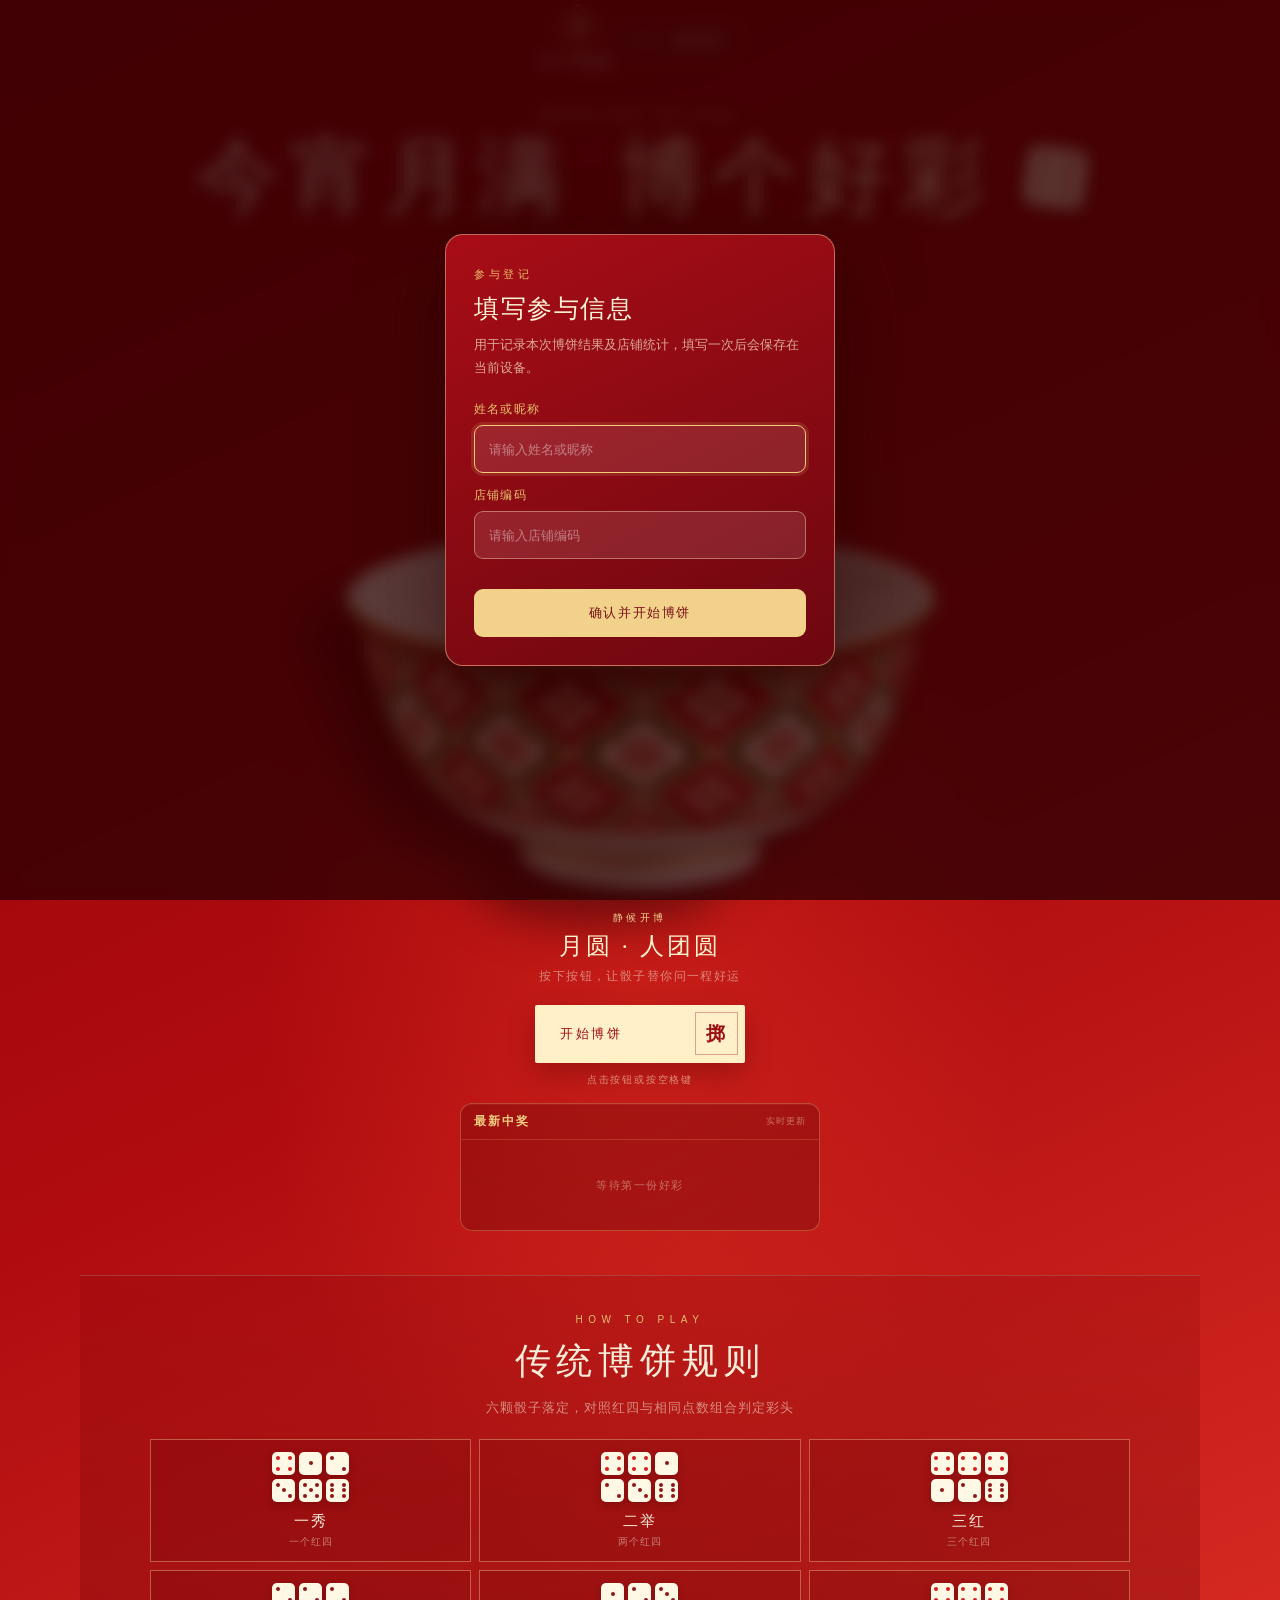
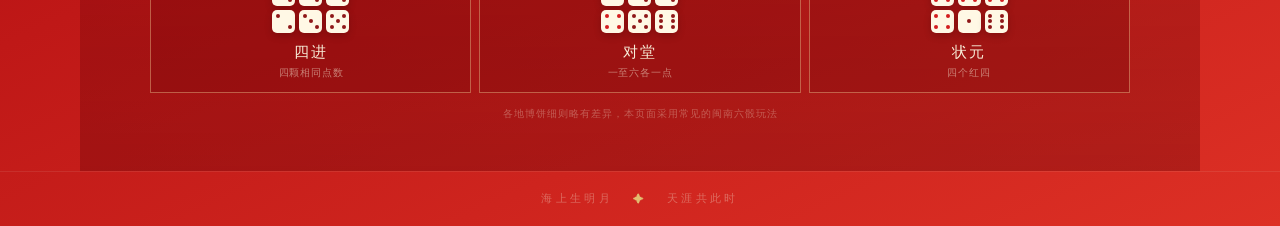
==== index.html @ a5e45847 "Add shop code to participant registration and results" ====
<!doctype html>
<html lang="zh-CN">
<head>
  <meta charset="UTF-8">
  <meta name="viewport" content="width=device-width,initial-scale=1,viewport-fit=cover">
  <meta name="theme-color" content="#681817">
  <meta name="description" content="六颗骰子落玉盘，来博一个中秋好彩头。">
  <title>月下博饼｜中秋好运一掷</title>
  <link rel="preload" href="./dice-flip-trimmed.mp3?v=20260916-18" as="audio" type="audio/mpeg">
  <link rel="stylesheet" href="./styles.css?v=20260917-21">
</head>
<body>
<main>
  <header class="topbar"><div class="brand"><span>博</span><strong>月下博饼</strong></div><button class="user-chip" id="user-chip" type="button"><span>参与者</span><strong id="user-name">填写昵称</strong></button></header>
  <section class="hero">
    <div class="intro"><p class="eyebrow">MOONLIGHT BO BING</p><h1><span>今宵月满</span><em>博个好彩</em><i class="title-die" aria-label="六点骰子"><b></b><b></b><b></b><b></b><b></b><b></b></i></h1><p class="lede">六子落玉盘，一掷定好彩。<br>点击按钮，听一场属于中秋的清脆回响。</p><div class="legend"><span>闽南中秋传统民俗</span><i></i><span>六骰雅玩</span></div></div>
    <div aria-hidden="true" class="game-spacer" style="height:140px;flex:0 0 140px"></div>
    <div class="game" id="game" aria-live="polite">
      <div class="moon" id="moon"></div>
      <div class="bowl-wrap"><img class="bowl-image bowl-front" src="./bobing-bowl-transparent.webp?v=20260916-5" alt="红色花纹博饼瓷碗"><img class="bowl-image bowl-top" src="./bobing-bowl-top-transparent.webp?v=20260916-5" alt="俯视红色花纹博饼瓷碗"><div class="dice-stage" id="dice-stage"></div></div>
      <div class="result" id="result"><span>静候开博</span><strong>月圆 · 人团圆</strong><p>按下按钮，让骰子替你问一程好运</p></div>
      <button id="roll" class="roll-btn"><span>开始博饼</span><b>掷</b></button><small>点击按钮或按空格键</small>
      <section class="winner-board" aria-label="最新中奖记录">
        <header><strong>最新中奖</strong><span>实时更新</span></header>
        <div class="winner-window"><div class="winner-list" id="winner-list"><p class="winner-empty">等待第一份好彩</p></div></div>
      </section>
    </div>
  </section>
  <section class="rules" aria-labelledby="rules-title">
    <div class="rules-head"><p>HOW TO PLAY</p><h2 id="rules-title">传统博饼规则</h2><span>六颗骰子落定，对照红四与相同点数组合判定彩头</span></div>
    <div class="rule-grid" id="rule-grid"></div>
    <p class="rules-note">各地博饼细则略有差异，本页面采用常见的闽南六骰玩法</p>
  </section>
  <footer><span>海上生明月</span><i>✦</i><span>天涯共此时</span></footer>
</main>
<div class="name-modal" id="name-modal" role="dialog" aria-modal="true" aria-labelledby="name-title">
  <form class="name-card" id="name-form">
    <span class="name-kicker">参与登记</span>
    <h2 id="name-title">填写参与信息</h2>
    <p>用于记录本次博饼结果及店铺统计，填写一次后会保存在当前设备。</p>
    <label for="nickname">姓名或昵称</label>
    <input id="nickname" name="nickname" maxlength="30" autocomplete="name" placeholder="请输入姓名或昵称" required>
    <label for="shop-code">店铺编码</label>
    <input id="shop-code" name="shop_code" maxlength="30" autocomplete="off" autocapitalize="characters" placeholder="请输入店铺编码" required>
    <button type="submit">确认并开始博饼</button>
  </form>
</div>
<div class="record-toast" id="record-toast" role="status"></div>
<script src="./script.js?v=20260917-21"></script>
</body>
</html>
---- styles.css ----
:root{--ink:#18372c;--jade:#245c49;--cream:#f3ecd8;--red:#b83d2f;--gold:#d9b96e}*{box-sizing:border-box}html,body{margin:0;min-height:100%;background:#132e26}body{color:var(--cream);font-family:"Songti SC","Noto Serif SC",STSong,serif;overflow-x:hidden}body:before{content:"";position:fixed;inset:0;pointer-events:none;opacity:.18;background-image:url("data:image/svg+xml,%3Csvg viewBox='0 0 160 160' xmlns='http://www.w3.org/2000/svg'%3E%3Cfilter id='n'%3E%3CfeTurbulence type='fractalNoise' baseFrequency='.85' numOctaves='3' stitchTiles='stitch'/%3E%3C/filter%3E%3Crect width='100%25' height='100%25' filter='url(%23n)' opacity='.22'/%3E%3C/svg%3E");mix-blend-mode:soft-light}main{min-height:100vh;position:relative;overflow:hidden;background:radial-gradient(circle at 75% 43%,rgba(217,185,110,.08),transparent 30%),linear-gradient(115deg,#173b30,#102b24)}main:after,main:before{content:"";position:absolute;border:1px solid rgba(217,185,110,.1);border-radius:50%;width:560px;height:560px;right:-300px;top:5%}main:after{width:720px;height:720px;right:-375px;top:-4%}.topbar{height:90px;display:flex;align-items:center;justify-content:space-between;padding:0 5.5vw;border-bottom:1px solid rgba(243,236,216,.13);position:relative;z-index:5}.brand{display:flex;align-items:center;gap:14px;letter-spacing:.2em}.brand span{width:41px;height:41px;display:grid;place-items:center;border:1px solid var(--gold);color:var(--gold);font-weight:700;transform:rotate(45deg)}.brand span::first-letter{transform:rotate(-45deg)}.brand strong{font-size:18px;font-weight:500}.date{color:rgba(243,236,216,.65);font-size:13px;letter-spacing:.25em}.hero{min-height:calc(100vh - 145px);display:grid;grid-template-columns:.85fr 1.15fr;align-items:center;max-width:1280px;margin:auto;padding:35px 5.5vw 25px;gap:30px}.intro{padding-left:3vw;position:relative;z-index:2}.eyebrow{color:var(--gold);font-family:Arial,sans-serif;font-size:10px;letter-spacing:.55em;margin:0 0 25px}h1{font-size:clamp(54px,6.4vw,92px);line-height:1.08;letter-spacing:.06em;font-weight:500;margin:0;text-shadow:0 10px 30px rgba(0,0,0,.2)}h1 em{color:var(--gold);font-style:normal}.lede{margin:28px 0;color:rgba(243,236,216,.68);font-size:15px;line-height:2;letter-spacing:.08em}.legend{display:flex;align-items:center;gap:12px;color:rgba(243,236,216,.42);font-size:11px;letter-spacing:.16em}.legend i{width:25px;height:1px;background:var(--gold)}.game{min-height:610px;display:flex;flex-direction:column;align-items:center;justify-content:center;position:relative;perspective:1000px}.moon{position:absolute;top:14px;right:5%;width:340px;height:340px;border-radius:50%;background:#ead7a7;box-shadow:0 0 90px rgba(232,209,153,.28);opacity:.16;transition:.5s}.moon:after{content:"";position:absolute;inset:35px 80px 90px 30px;border-radius:50%;box-shadow:35px 15px 0 rgba(178,150,102,.22);filter:blur(7px)}.moon.glow{opacity:.35;box-shadow:0 0 130px rgba(240,211,144,.65)}.bowl-wrap{width:min(590px,88vw);height:330px;position:relative;margin-top:10px;z-index:2;filter:drop-shadow(0 35px 28px rgba(0,0,0,.45))}.bowl-rim{position:absolute;left:0;right:0;top:0;height:270px;padding:18px;border-radius:50%;background:linear-gradient(155deg,#fcfaf0,#c9c0a8 55%,#f7f1df 70%);box-shadow:inset 0 0 0 3px rgba(87,80,62,.3),inset 0 0 0 10px rgba(255,255,255,.7);z-index:2}.bowl-inner{height:100%;border-radius:50%;overflow:hidden;position:relative;background:radial-gradient(ellipse at 50% 40%,#dfd8c2 0,#b9ad91 52%,#736b5b 85%,#3d3b34 100%);box-shadow:inset 0 28px 45px rgba(32,28,20,.48),inset 0 -15px 30px rgba(255,255,255,.2)}.bowl-body{position:absolute;top:112px;left:7%;width:86%;height:205px;border-radius:0 0 46% 46%/0 0 78% 78%;background:linear-gradient(90deg,#c5bca7,#f2ecdd 27%,#d5cbb6 65%,#9e9582);box-shadow:inset 20px -20px 35px rgba(75,67,52,.25)}.bowl-body:after{content:"";position:absolute;left:25%;right:25%;bottom:-12px;height:35px;border-radius:50%;background:#aaa18e;box-shadow:inset 0 7px 12px rgba(44,40,33,.3)}.bowl-mark{position:absolute;inset:0;display:grid;place-items:center;color:rgba(103,68,48,.12);font-size:118px;font-weight:bold;transform:rotate(-8deg)}.dice-stage{position:absolute;inset:0;z-index:3;transform:rotate(-3deg)}.die-slot{position:absolute;width:58px;height:58px;perspective:600px}.die-1{left:25%;top:48%;transform:rotate(-12deg)}.die-2{left:43%;top:24%;transform:rotate(8deg)}.die-3{left:58%;top:52%;transform:rotate(-5deg)}.die-4{left:70%;top:28%;transform:rotate(15deg)}.die-5{left:39%;top:62%;transform:rotate(-18deg)}.die{width:58px;height:58px;transform-style:preserve-3d;transform:var(--end);transition:transform .4s cubic-bezier(.2,.8,.2,1)}.die.rolling{animation:tumble 1.35s cubic-bezier(.25,.7,.35,1) var(--delay) both}@keyframes tumble{0%{transform:translateY(-180px) rotateX(0) rotateY(0) rotateZ(0)}35%{transform:translateY(-60px) rotateX(390deg) rotateY(270deg) rotateZ(100deg)}68%{transform:translateY(5px) rotateX(710deg) rotateY(610deg) rotateZ(230deg)}82%{transform:translateY(-20px) rotateX(790deg) rotateY(700deg) rotateZ(260deg)}100%{transform:translateY(0) rotateX(900deg) rotateY(900deg) rotateZ(360deg)}}.face{position:absolute;width:58px;height:58px;border-radius:10px;background:linear-gradient(145deg,#fffdf6,#dfdbce);border:1px solid rgba(80,69,52,.16);display:grid;grid-template:repeat(3,1fr)/repeat(3,1fr);padding:9px;gap:4px;box-shadow:inset -4px -5px 9px rgba(80,70,50,.13);backface-visibility:hidden}.face i{width:9px;height:9px;background:#244538;border-radius:50%;align-self:center;justify-self:center;box-shadow:inset 1px 1px 1px rgba(0,0,0,.3)}.face-1 i,.face-4 i:nth-child(1){background:var(--red)}.face-1 i{grid-area:2/2;width:13px;height:13px}.face-2 i:first-child{grid-area:1/1}.face-2 i:last-child{grid-area:3/3}.face-3 i:nth-child(1){grid-area:1/1}.face-3 i:nth-child(2){grid-area:2/2}.face-3 i:nth-child(3){grid-area:3/3}.face-4 i:nth-child(1){grid-area:1/1}.face-4 i:nth-child(2){grid-area:1/3}.face-4 i:nth-child(3){grid-area:3/1}.face-4 i:nth-child(4){grid-area:3/3}.face-5 i:nth-child(1){grid-area:1/1}.face-5 i:nth-child(2){grid-area:1/3}.face-5 i:nth-child(3){grid-area:2/2}.face-5 i:nth-child(4){grid-area:3/1}.face-5 i:nth-child(5){grid-area:3/3}.face-6 i:nth-child(1){grid-area:1/1}.face-6 i:nth-child(2){grid-area:2/1}.face-6 i:nth-child(3){grid-area:3/1}.face-6 i:nth-child(4){grid-area:1/3}.face-6 i:nth-child(5){grid-area:2/3}.face-6 i:nth-child(6){grid-area:3/3}.result{margin-top:4px;min-height:82px;text-align:center;position:relative;z-index:3;transition:.4s}.result.show{animation:reveal .55s ease both}@keyframes reveal{from{opacity:0;transform:translateY(10px)}to{opacity:1;transform:none}}.result span{display:block;color:var(--gold);font-size:10px;letter-spacing:.35em;margin-bottom:5px}.result strong{display:block;font-size:24px;letter-spacing:.13em;font-weight:500}.result p{margin:6px 0 0;font-size:12px;color:rgba(243,236,216,.52);letter-spacing:.12em}.roll-btn{width:210px;height:58px;padding:0 7px 0 25px;margin-top:15px;border:1px solid rgba(217,185,110,.75);border-radius:2px;background:linear-gradient(90deg,#8e2f27,#b44234);color:#fff8e6;display:flex;justify-content:space-between;align-items:center;font:500 16px inherit;letter-spacing:.2em;cursor:pointer;box-shadow:0 12px 30px rgba(74,16,12,.35);transition:.2s;z-index:3}.roll-btn b{width:43px;height:43px;border:1px solid rgba(255,238,196,.5);display:grid;place-items:center;font-size:19px}.roll-btn:hover:not(:disabled){transform:translateY(-2px);box-shadow:0 16px 35px rgba(74,16,12,.5)}.roll-btn:disabled{cursor:wait;opacity:.78}.game small{margin-top:10px;color:rgba(243,236,216,.32);font:10px Arial,sans-serif;letter-spacing:.18em;z-index:3}footer{height:55px;display:flex;align-items:center;justify-content:center;gap:20px;border-top:1px solid rgba(243,236,216,.09);color:rgba(243,236,216,.35);font-size:11px;letter-spacing:.3em}footer i{color:var(--gold);font-style:normal}
@media(max-width:800px){.topbar{height:68px;padding:0 22px}.date{display:none}.hero{grid-template-columns:1fr;padding:35px 18px 25px;gap:5px}.intro{text-align:center;padding:0}.eyebrow{margin-bottom:14px}h1{font-size:52px}.lede{margin:18px 0 8px;font-size:13px}.legend{justify-content:center}.game{min-height:535px}.moon{width:270px;height:270px;right:8%;top:35px}.bowl-wrap{height:275px;margin-top:0}.bowl-rim{height:225px;padding:14px}.bowl-body{top:94px;height:167px}.die-slot,.die,.face{width:48px;height:48px}.face{padding:7px;border-radius:8px}.face i{width:7px;height:7px}.face-1 i{width:10px;height:10px}.result{margin-top:-5px}footer{height:46px}}
@media(max-width:430px){h1{font-size:44px}.lede br{display:none}.game{min-height:500px}.bowl-wrap{width:380px;height:240px;transform:scale(.9);margin:-8px 0 -16px}.bowl-rim{height:200px}.bowl-body{top:82px;height:148px}.result strong{font-size:21px}.roll-btn{margin-top:8px}}@media(prefers-reduced-motion:reduce){.die.rolling{animation-duration:.01ms}.result.show{animation:none}}

/* 朱砂红中秋主题 */
:root{--ink:#4a100f;--jade:#8d2924;--cream:#f8edd8;--red:#c74836;--gold:#e2bd70}
html,body{background:#5d1515}
main{background:radial-gradient(circle at 75% 43%,rgba(239,192,102,.14),transparent 31%),linear-gradient(120deg,#8c2824 0%,#681817 48%,#470d12 100%)}
main:before,main:after{border-color:rgba(240,199,115,.16)}
.face i{background:#5b1719}
.roll-btn{background:linear-gradient(90deg,#9f271f,#d1513c);box-shadow:0 12px 32px rgba(47,5,7,.45)}

/* 红瓷博饼碗：白沿、朱釉、深红碗心 */
.bowl-rim{padding:19px;background:linear-gradient(150deg,#fffef8 0%,#e9e4d8 48%,#fffdf5 72%,#cfc7b8 100%);box-shadow:inset 0 0 0 3px rgba(255,255,255,.95),inset 0 0 0 9px rgba(109,32,26,.2),0 4px 0 rgba(255,250,238,.72)}
.bowl-inner{border:5px solid #a8332a;background:radial-gradient(ellipse at 46% 36%,#d9533e 0%,#bc382e 38%,#8d241f 67%,#551416 91%,#390b10 100%);box-shadow:inset 0 28px 48px rgba(57,5,8,.48),inset 0 -13px 28px rgba(255,157,117,.2),inset 0 0 0 4px rgba(247,204,166,.14)}
.bowl-body{background:linear-gradient(96deg,#6f1717 0%,#ae3028 15%,#d5523d 39%,#b6342a 66%,#751719 100%);box-shadow:inset 24px -25px 38px rgba(54,5,9,.32),inset -18px 2px 28px rgba(255,150,112,.12),0 10px 0 rgba(51,8,11,.25)}
.bowl-body:before{content:"";position:absolute;left:7%;right:7%;top:18px;height:54%;border-radius:0 0 48% 48%/0 0 70% 70%;border-bottom:2px solid rgba(255,213,180,.2);box-shadow:0 5px 18px rgba(65,7,10,.2)}
.bowl-body:after{background:linear-gradient(#8f251f,#571214);border:4px solid #f2eadb;box-shadow:inset 0 7px 12px rgba(44,5,7,.35),0 5px 8px rgba(28,3,5,.25)}
.bowl-mark{color:rgba(255,220,176,.14);text-shadow:0 1px 0 rgba(255,235,203,.08)}

/* 微信内触屏体验、精修圈足与规则说明 */
.bowl-body{border-bottom:2px solid rgba(255,244,226,.72)}
.bowl-body:after{left:28%;right:28%;bottom:-15px;height:42px;border-width:5px;background:linear-gradient(180deg,#fffdf7 0 18%,#9f2b25 21% 67%,#5d1215 100%);box-shadow:inset 0 6px 9px rgba(255,215,190,.22),0 10px 13px rgba(30,3,5,.35)}
.bowl-wrap:after{content:"";position:absolute;z-index:4;left:16%;right:16%;top:177px;height:25px;border-radius:50%;border-bottom:2px solid rgba(255,224,190,.24);box-shadow:0 8px 15px rgba(72,7,10,.18);pointer-events:none}
.rules{position:relative;z-index:3;max-width:1120px;margin:0 auto;padding:80px 5.5vw 90px;border-top:1px solid rgba(248,237,216,.12)}
.rules-head{text-align:center}.rules-head p{margin:0 0 12px;color:var(--gold);font:10px Arial,sans-serif;letter-spacing:.55em}.rules-head h2{margin:0;font-size:36px;font-weight:500;letter-spacing:.16em}.rules-head>span{display:block;margin-top:13px;color:rgba(248,237,216,.55);font-size:13px;letter-spacing:.08em}
.rule-grid{display:grid;grid-template-columns:repeat(5,1fr);gap:12px;margin-top:34px}.rule-grid article{min-height:138px;padding:22px 16px;border:1px solid rgba(226,189,112,.28);background:linear-gradient(155deg,rgba(255,241,215,.09),rgba(82,8,12,.22));text-align:center;display:flex;flex-direction:column;align-items:center}.rule-grid b{width:33px;height:33px;display:grid;place-items:center;border:1px solid rgba(226,189,112,.55);border-radius:50%;color:var(--gold);font-size:13px;font-weight:400}.rule-grid strong{margin-top:13px;font-size:17px;font-weight:500;letter-spacing:.12em}.rule-grid span{margin-top:7px;color:rgba(248,237,216,.5);font-size:11px;letter-spacing:.08em}.rule-grid .special{background:linear-gradient(155deg,rgba(226,189,112,.2),rgba(82,8,12,.28))}.rules-note{text-align:center;margin:20px 0 0;color:rgba(248,237,216,.32);font-size:10px;letter-spacing:.1em}
.roll-btn{-webkit-tap-highlight-color:transparent;touch-action:manipulation}.roll-btn:active:not(:disabled){transform:scale(.98)}
@media(max-width:800px){.rules{padding:60px 20px 70px}.rules-head h2{font-size:29px}.rule-grid{grid-template-columns:repeat(2,1fr);gap:9px}.rule-grid article{min-height:116px;padding:16px 10px}.rule-grid .special{grid-column:1/-1}.topbar{padding-top:env(safe-area-inset-top);height:calc(68px + env(safe-area-inset-top))}.hero{padding-bottom:max(25px,env(safe-area-inset-bottom))}}

/* 去掉碗底白色椭圆圈足 */
.bowl-body:after{display:none}

/* 参考海报式构图：正红背景、居中标题、花纹瓷碗 */
main{background:radial-gradient(ellipse at 50% 55%,rgba(255,72,43,.28),transparent 42%),linear-gradient(155deg,#8d0005 0%,#b00c10 52%,#dd3025 100%)}
main:before,main:after{width:18px;height:2px;border:0;border-radius:0;background:rgba(255,239,200,.72);top:128px;right:11%;box-shadow:none}
main:after{transform:rotate(90deg)}
.topbar{height:82px;justify-content:center;border-bottom:0;padding:0 5vw}.brand{flex-direction:column;gap:8px}.brand span{width:34px;height:34px}.brand strong{font-size:15px}.date{position:absolute;right:5.5vw}
.hero{display:flex;flex-direction:column;justify-content:flex-start;max-width:900px;padding:28px 28px 52px;gap:0}
.intro{text-align:center;padding:0;z-index:4}.eyebrow{margin:0 0 14px;color:#f4d995}h1{font-size:clamp(58px,7vw,84px);line-height:1;letter-spacing:.12em}h1 br{display:none}h1 em{margin-left:.24em;color:#fff1c8}.lede{margin:20px 0 12px;line-height:1.8}.legend{justify-content:center}
.game{width:100%;min-height:660px;justify-content:flex-start;padding-top:6px}.moon{display:none}
.bowl-wrap{width:min(670px,96vw);height:430px;margin:0;filter:none;z-index:2}.bowl-image{position:absolute;z-index:1;width:100%;height:auto;left:0;bottom:-40px;object-fit:contain;filter:drop-shadow(-42px 35px 22px rgba(35,0,2,.5))}
.dice-stage{inset:0;z-index:3;transform:none}.die-1{left:34%;top:5%;transform:rotate(-12deg)}.die-2{left:55%;top:13%;transform:rotate(8deg)}.die-3{left:45%;top:25%;transform:rotate(-5deg)}.die-4{left:33%;top:39%;transform:rotate(15deg)}.die-5{left:57%;top:42%;transform:rotate(-18deg)}
.face{background:linear-gradient(145deg,#fff9e4,#e1ceb0);box-shadow:inset -4px -5px 9px rgba(84,42,15,.2),0 5px 10px rgba(56,0,2,.2)}.face i{background:#a70b10}.face-1 i,.face-4 i:nth-child(1){background:#d01818}
.result{margin-top:-8px}.result span{color:#f4d995}.result strong{color:#fff2cf}.roll-btn{margin-top:12px;background:#fff0c8;color:#9c0d10;border:0;box-shadow:0 12px 28px rgba(70,0,3,.3)}.roll-btn b{border-color:rgba(156,13,16,.35)}.game small{color:rgba(255,240,210,.55)}
.rules{background:linear-gradient(180deg,rgba(111,0,6,.16),rgba(96,0,5,.34));border-top:1px solid rgba(255,240,210,.2)}.rule-grid article{background:rgba(104,0,5,.23);border-color:rgba(255,224,160,.38)}
@media(max-width:800px){.topbar{height:calc(74px + env(safe-area-inset-top))}.date{display:none}.hero{padding:24px 12px 42px}h1{font-size:43px;letter-spacing:.08em}.intro .lede{font-size:12px}.game{min-height:570px}.bowl-wrap{width:430px;height:350px}.bowl-image{bottom:-22px}.die-slot,.die,.face{width:48px;height:48px}.result{margin-top:-2px}}
@media(max-width:430px){.hero{min-height:auto}.game{min-height:540px}.bowl-wrap{width:390px;height:330px;transform:none;margin:0}.bowl-image{width:108%;left:-4%;bottom:-16px}.result{margin-top:-6px}.rules{padding-top:52px}}

.die-6{left:45%;top:53%;transform:rotate(11deg)}
.rule-grid{grid-template-columns:repeat(4,1fr)}.rule-grid .special{grid-column:span 2}
@media(max-width:800px){.rule-grid{grid-template-columns:repeat(2,1fr)}.rule-grid .special{grid-column:1/-1}.die-6{left:47%;top:53%}}

.rule-grid{grid-template-columns:repeat(3,1fr)}.rule-grid article{min-height:156px}
.rule-dice{display:grid;grid-template-columns:repeat(3,28px);gap:5px;justify-content:center;margin-bottom:3px}
.rule-grid .mini-die{position:relative;width:28px;height:28px;padding:4px;margin:0;border-radius:6px;background:#fff8e5;display:grid;grid-template:repeat(3,1fr)/repeat(3,1fr);box-shadow:0 3px 7px rgba(57,0,2,.25)}
.rule-grid .mini-die b{width:4px;height:4px;margin:0;padding:0;border:0;border-radius:50%;background:#8e1718;align-self:center;justify-self:center}
.mini-1 b{grid-area:2/2}.mini-2 b:first-child{grid-area:1/1}.mini-2 b:last-child{grid-area:3/3}.mini-3 b:nth-child(1){grid-area:1/1}.mini-3 b:nth-child(2){grid-area:2/2}.mini-3 b:nth-child(3){grid-area:3/3}.mini-4 b:nth-child(1){grid-area:1/1}.mini-4 b:nth-child(2){grid-area:1/3}.mini-4 b:nth-child(3){grid-area:3/1}.mini-4 b:nth-child(4){grid-area:3/3}.mini-5 b:nth-child(1){grid-area:1/1}.mini-5 b:nth-child(2){grid-area:1/3}.mini-5 b:nth-child(3){grid-area:2/2}.mini-5 b:nth-child(4){grid-area:3/1}.mini-5 b:nth-child(5){grid-area:3/3}.mini-6 b:nth-child(1){grid-area:1/1}.mini-6 b:nth-child(2){grid-area:2/1}.mini-6 b:nth-child(3){grid-area:3/1}.mini-6 b:nth-child(4){grid-area:1/3}.mini-6 b:nth-child(5){grid-area:2/3}.mini-6 b:nth-child(6){grid-area:3/3}
.rule-grid .mini-4 b{background:#d31c1e}.rule-grid article>strong{margin-top:10px}
@media(max-width:800px){.rule-grid{grid-template-columns:repeat(2,1fr)}.rule-grid article{min-height:146px}.rule-dice{grid-template-columns:repeat(3,25px)}.rule-grid .mini-die{width:25px;height:25px}}

/* 开博镜头：正面瓷碗转为俯视，骰子落入碗心 */
.bowl-image{transition:opacity .7s ease,transform .85s cubic-bezier(.2,.75,.2,1),filter .7s ease;will-change:transform,opacity}.bowl-front{opacity:1;transform:perspective(900px) rotateX(0deg) scale(1)}.bowl-top{opacity:0;bottom:-74px;transform:perspective(900px) rotateX(55deg) scale(.72);filter:drop-shadow(0 26px 22px rgba(45,0,2,.38))}
.top-view .bowl-front{opacity:0;transform:perspective(900px) rotateX(58deg) scale(.72)}.top-view .bowl-top{opacity:1;transform:perspective(900px) rotateX(0deg) scale(.9)}
.die-slot{transition:left .82s cubic-bezier(.2,.75,.2,1),top .82s cubic-bezier(.2,.75,.2,1),transform .82s ease}.top-view .die-1{left:37%;top:40%}.top-view .die-2{left:52%;top:36%}.top-view .die-3{left:45%;top:51%}.top-view .die-4{left:34%;top:56%}.top-view .die-5{left:56%;top:55%}.top-view .die-6{left:46%;top:65%}
.tossing .die.rolling{animation:bowl-tumble 1.35s cubic-bezier(.22,.7,.3,1) var(--delay) both}
@keyframes bowl-tumble{0%{transform:translateY(-150px) scale(1.05) rotateX(0) rotateY(0) rotateZ(0)}34%{transform:translate(22px,-46px) scale(.94) rotateX(410deg) rotateY(290deg) rotateZ(120deg)}66%{transform:translate(-13px,12px) scale(.9) rotateX(730deg) rotateY(620deg) rotateZ(240deg)}82%{transform:translate(8px,-10px) scale(.92) rotateX(840deg) rotateY(760deg) rotateZ(300deg)}100%{transform:translate(0) scale(.9) rotateX(920deg) rotateY(900deg) rotateZ(360deg)}}
.top-view .result{margin-top:4px}
@media(max-width:800px){.bowl-top{bottom:-42px}.top-view .bowl-top{transform:scale(.92)}.top-view .die-1{left:35%;top:39%}.top-view .die-2{left:53%;top:37%}.top-view .die-3{left:45%;top:50%}.top-view .die-4{left:32%;top:55%}.top-view .die-5{left:57%;top:55%}.top-view .die-6{left:45%;top:65%}}
@media(prefers-reduced-motion:reduce){.bowl-image,.die-slot{transition-duration:.01ms}}

/* 俯视状态修正：骰子收进碗心，清除旧碗残留轮廓 */
.bowl-wrap:after{display:none}
.top-view .die-slot{transform:scale(.68)}
.top-view .die-1{left:38%;top:43%}.top-view .die-2{left:48%;top:39%}.top-view .die-3{left:57%;top:45%}.top-view .die-4{left:38%;top:56%}.top-view .die-5{left:49%;top:54%}.top-view .die-6{left:57%;top:59%}
@media(max-width:800px){.top-view .die-slot{transform:scale(.62)}.top-view .die-1{left:37%;top:44%}.top-view .die-2{left:48%;top:40%}.top-view .die-3{left:57%;top:46%}.top-view .die-4{left:37%;top:56%}.top-view .die-5{left:48%;top:55%}.top-view .die-6{left:57%;top:60%}}

/* 骰子视觉重心下移至碗底中央 */
.top-view .die-1{left:39%;top:50%}.top-view .die-2{left:49%;top:47%}.top-view .die-3{left:57%;top:52%}.top-view .die-4{left:39%;top:62%}.top-view .die-5{left:49%;top:60%}.top-view .die-6{left:57%;top:65%}
@media(max-width:800px){.top-view .die-1{left:38%;top:51%}.top-view .die-2{left:49%;top:48%}.top-view .die-3{left:57%;top:53%}.top-view .die-4{left:38%;top:62%}.top-view .die-5{left:49%;top:61%}.top-view .die-6{left:57%;top:66%}}

/* 初始画面固定立体碗，六骰悬空于碗沿上方 */
.bowl-wrap{height:480px}.game:not(.top-view) .bowl-front{bottom:-65px}
.game:not(.top-view) .die-1{left:37%;top:-8%}.game:not(.top-view) .die-2{left:48%;top:-6%}.game:not(.top-view) .die-3{left:59%;top:-8%}.game:not(.top-view) .die-4{left:37%;top:8%}.game:not(.top-view) .die-5{left:48%;top:10%}.game:not(.top-view) .die-6{left:59%;top:8%}
@media(max-width:800px){.bowl-wrap{height:380px}.game:not(.top-view) .bowl-front{bottom:-25px}.game:not(.top-view) .die-1{left:36%;top:-8%}.game:not(.top-view) .die-2{left:48%;top:-6%}.game:not(.top-view) .die-3{left:60%;top:-8%}.game:not(.top-view) .die-4{left:36%;top:8%}.game:not(.top-view) .die-5{left:48%;top:10%}.game:not(.top-view) .die-6{left:60%;top:8%}}

/* 初始骰子避开文案；俯视骰子落在碗心 */
.game:not(.top-view){padding-top:42px}.game:not(.top-view) .die-slot{transform:scale(.55)}
.game:not(.top-view) .die-1{left:39%;top:1%}.game:not(.top-view) .die-2{left:49%;top:0}.game:not(.top-view) .die-3{left:59%;top:1%}.game:not(.top-view) .die-4{left:39%;top:12%}.game:not(.top-view) .die-5{left:49%;top:11%}.game:not(.top-view) .die-6{left:59%;top:12%}
.top-view .die-1{left:39%;top:59%}.top-view .die-2{left:49%;top:57%}.top-view .die-3{left:57%;top:61%}.top-view .die-4{left:39%;top:70%}.top-view .die-5{left:49%;top:69%}.top-view .die-6{left:57%;top:73%}
@media(max-width:800px){.game:not(.top-view){padding-top:38px}.game:not(.top-view) .die-slot{transform:scale(.52)}.game:not(.top-view) .die-1{left:38%;top:1%}.game:not(.top-view) .die-2{left:49%;top:0}.game:not(.top-view) .die-3{left:60%;top:1%}.game:not(.top-view) .die-4{left:38%;top:12%}.game:not(.top-view) .die-5{left:49%;top:11%}.game:not(.top-view) .die-6{left:60%;top:12%}.top-view .die-1{left:38%;top:60%}.top-view .die-2{left:49%;top:58%}.top-view .die-3{left:57%;top:62%}.top-view .die-4{left:38%;top:71%}.top-view .die-5{left:49%;top:70%}.top-view .die-6{left:57%;top:74%}}

/* 初始六骰：保持原尺寸，双列错落下坠 */
.game:not(.top-view) .die-slot{transform:scale(1)}
.game:not(.top-view) .die-1{left:42%;top:8%;transform:rotate(-12deg)}.game:not(.top-view) .die-2{left:55%;top:12%;transform:rotate(9deg)}.game:not(.top-view) .die-3{left:40%;top:23%;transform:rotate(7deg)}.game:not(.top-view) .die-4{left:54%;top:27%;transform:rotate(-10deg)}.game:not(.top-view) .die-5{left:43%;top:38%;transform:rotate(-7deg)}.game:not(.top-view) .die-6{left:56%;top:41%;transform:rotate(12deg)}
@media(max-width:800px){.game:not(.top-view) .die-slot{transform:scale(1)}.game:not(.top-view) .die-1{left:39%;top:8%}.game:not(.top-view) .die-2{left:55%;top:12%}.game:not(.top-view) .die-3{left:38%;top:23%}.game:not(.top-view) .die-4{left:54%;top:27%}.game:not(.top-view) .die-5{left:41%;top:38%}.game:not(.top-view) .die-6{left:56%;top:41%}}

/* 两列不等距错落，形成向碗心汇聚的下坠轨迹 */
.game:not(.top-view) .die-1{left:40%;top:3%;transform:rotate(-17deg)}.game:not(.top-view) .die-2{left:58%;top:11%;transform:rotate(13deg)}.game:not(.top-view) .die-3{left:36%;top:19%;transform:rotate(9deg)}.game:not(.top-view) .die-4{left:61%;top:26%;transform:rotate(-14deg)}.game:not(.top-view) .die-5{left:43%;top:34%;transform:rotate(-10deg)}.game:not(.top-view) .die-6{left:55%;top:38%;transform:rotate(16deg)}
@media(max-width:800px){.game:not(.top-view) .die-1{left:38%;top:3%}.game:not(.top-view) .die-2{left:58%;top:11%}.game:not(.top-view) .die-3{left:34%;top:19%}.game:not(.top-view) .die-4{left:62%;top:26%}.game:not(.top-view) .die-5{left:41%;top:34%}.game:not(.top-view) .die-6{left:56%;top:38%}}

/* 透明碗图按容器完整显示，避免不同宽高比造成下半部裁切 */
.bowl-wrap{overflow:visible}
.bowl-image{inset:0;width:100%;height:100%;object-fit:contain;object-position:center bottom}
.game:not(.top-view) .bowl-front,.bowl-top{bottom:0}
@media(max-width:430px){.bowl-image{left:0;width:100%}}

/* 碗和骰子使用独立前景层，避免被 hero/game 的下边界覆盖 */
.hero,.game,.bowl-wrap{overflow:visible}
.game{isolation:isolate;z-index:3}
.bowl-wrap{flex:0 0 480px;isolation:isolate}
.bowl-image{top:0!important;right:0!important;bottom:auto!important;left:0!important;z-index:5!important;width:100%!important;height:100%!important;object-fit:contain!important;object-position:center center!important}
.dice-stage{z-index:6!important}
.result,.roll-btn,.game small{position:relative;z-index:7}
.rules{position:relative;z-index:1}
@media(max-width:800px){.bowl-wrap{flex-basis:380px}}

/* 移动端合成兼容：正面碗进入正常文档流，避免透明 PNG 在 3D 图层中被截半 */
.game:not(.top-view) .bowl-wrap{height:auto!important;flex-basis:auto!important}
.game:not(.top-view) .bowl-front{position:relative!important;display:block!important;inset:auto!important;width:100%!important;height:auto!important;object-fit:initial!important;object-position:initial!important;transform:none!important}
.game:not(.top-view) .bowl-top{position:absolute!important;inset:0!important}
.top-view .bowl-wrap{height:auto!important;aspect-ratio:1/1;flex-basis:auto!important}
.top-view .bowl-front,.top-view .bowl-top{position:absolute!important;inset:0!important;width:100%!important;height:100%!important;object-fit:contain!important}
@media(max-width:800px){.game:not(.top-view) .bowl-wrap{width:min(430px,96vw)!important}.top-view .bowl-wrap{width:min(430px,96vw)!important}}

/* v6：初始骰子整体抬高；俯视滚动与落定统一居中 */
.game:not(.top-view) .dice-stage{transform:translateY(-112px)}
.top-view .dice-stage{transform:none}
.top-view .die-1{left:39%;top:40%}
.top-view .die-2{left:49%;top:37%}
.top-view .die-3{left:57%;top:43%}
.top-view .die-4{left:39%;top:52%}
.top-view .die-5{left:49%;top:50%}
.top-view .die-6{left:57%;top:55%}
@media(max-width:800px){
  .game:not(.top-view) .dice-stage{transform:translateY(-96px)}
  .top-view .die-1{left:38%;top:40%}
  .top-view .die-2{left:49%;top:37%}
  .top-view .die-3{left:57%;top:43%}
  .top-view .die-4{left:38%;top:52%}
  .top-view .die-5{left:49%;top:50%}
  .top-view .die-6{left:57%;top:55%}
}

/* v19：参与者登记及云端记录状态 */
.user-chip{border:1px solid rgba(255,238,196,.34);border-radius:999px;background:rgba(95,6,8,.3);color:#fff1ce;padding:7px 14px;display:flex;align-items:center;gap:9px;font-family:inherit;cursor:pointer;position:relative;z-index:8}
.user-chip span{font-size:10px;letter-spacing:.12em;opacity:.62}.user-chip strong{font-size:13px;font-weight:500;max-width:120px;overflow:hidden;text-overflow:ellipsis;white-space:nowrap}
.name-modal{position:fixed;inset:0;z-index:100;display:none;place-items:center;padding:22px;background:rgba(42,0,3,.76);backdrop-filter:blur(8px)}
.name-modal.open{display:grid}.name-card{width:min(390px,100%);padding:32px 28px 28px;border:1px solid rgba(255,229,174,.45);border-radius:18px;background:linear-gradient(155deg,#a80d16,#6d0710);box-shadow:0 26px 80px rgba(35,0,2,.55);color:#fff3d7}
.name-kicker{display:block;color:#e7c16d;font-size:11px;letter-spacing:.32em}.name-card h2{margin:10px 0 9px;font-size:25px;font-weight:500;letter-spacing:.06em}.name-card p{margin:0 0 22px;color:rgba(255,243,215,.68);font-size:13px;line-height:1.75}.name-card label{display:block;margin-bottom:7px;font-size:12px;color:#e7c16d;letter-spacing:.1em}.name-card input{width:100%;height:48px;margin-bottom:14px;border:1px solid rgba(255,237,198,.4);border-radius:9px;background:rgba(255,255,255,.1);color:#fff;padding:0 14px;font:16px inherit;outline:none}.name-card input::placeholder{color:rgba(255,255,255,.42)}.name-card input:focus{border-color:#f2ce7c;box-shadow:0 0 0 3px rgba(242,206,124,.13)}
.name-card button{width:100%;height:48px;margin-top:16px;border:0;border-radius:9px;background:#f2d18a;color:#781017;font:600 15px inherit;letter-spacing:.12em;cursor:pointer}
.record-toast{position:fixed;left:50%;bottom:calc(24px + env(safe-area-inset-bottom));z-index:110;transform:translate(-50%,18px);padding:9px 16px;border-radius:999px;background:rgba(40,0,3,.88);color:#fff1ce;font-size:12px;letter-spacing:.06em;opacity:0;pointer-events:none;transition:.25s;white-space:nowrap}.record-toast.show{opacity:1;transform:translate(-50%,0)}
@media(max-width:800px){.topbar{gap:10px}.brand{gap:9px}.brand strong{font-size:15px}.user-chip{padding:6px 11px}.user-chip span{display:none}.name-card{padding:28px 22px 23px}}

/* v20：开始按钮下方的实时中奖滚动榜 */
.winner-board{width:min(360px,86vw);margin:16px auto 0;position:relative;z-index:4;border:1px solid rgba(244,210,137,.3);border-radius:12px;background:rgba(80,0,7,.28);overflow:hidden;box-shadow:inset 0 1px rgba(255,255,255,.05)}
.winner-board header{height:36px;padding:0 13px;display:flex;align-items:center;justify-content:space-between;border-bottom:1px solid rgba(244,210,137,.17)}.winner-board header strong{color:#f0cf83;font-size:12px;letter-spacing:.16em}.winner-board header span{color:rgba(255,241,206,.44);font-size:9px;letter-spacing:.12em}
.winner-window{height:90px;overflow:hidden}.winner-list{will-change:transform}.winner-list.scrolling{animation:winner-scroll var(--scroll-time,18s) linear infinite}.winner-row{height:30px;padding:0 13px;display:grid;grid-template-columns:50px 1fr auto;align-items:center;gap:8px;color:rgba(255,241,220,.75);font-size:11px}.winner-row time{color:rgba(255,241,220,.4);font-family:Arial,sans-serif}.winner-row b{font-weight:400;overflow:hidden;text-overflow:ellipsis;white-space:nowrap}.winner-row strong{color:#f3d283;font-size:11px;font-weight:500;white-space:nowrap}.winner-empty{height:90px;margin:0;display:grid;place-items:center;color:rgba(255,241,220,.42);font-size:11px;letter-spacing:.13em}
@keyframes winner-scroll{0%,8%{transform:translateY(0)}92%,100%{transform:translateY(-50%)}}
@media(max-width:800px){.winner-board{margin-top:13px}.winner-window{height:84px}.winner-row{height:28px}}

/* v11：右上角十字替换为骰子图标 */
main:before{display:none!important}
main:after{display:none!important}
@media(max-width:800px){main:before{width:32px!important;height:32px!important;font-size:21px!important;top:92px!important;right:7%!important}}

/* v12：八字标题保留明显空格，并在窄屏继续缩小 */
@media(max-width:800px){.intro h1{font-size:clamp(27px,7.3vw,33px)!important;letter-spacing:.015em!important}.intro h1 em{margin-left:0!important}}
@media(max-width:360px){.intro h1{font-size:26px!important}}

/* v13：标题分组留距，六点骰子紧跟标题且无红框 */
.intro h1{display:flex;align-items:center;justify-content:center;gap:.3em;white-space:nowrap}
.intro h1 em{margin-left:.26em!important}
.title-die{flex:0 0 auto;width:.7em;height:.7em;margin-left:.06em;padding:.11em;border:0;border-radius:.13em;background:#fff1ce;display:grid;grid-template:repeat(3,1fr)/repeat(2,1fr);gap:.07em;transform:rotate(7deg);box-shadow:0 .08em .18em rgba(71,0,4,.2)}
.title-die b{width:.11em;height:.11em;min-width:3px;min-height:3px;border-radius:50%;background:#b31318;place-self:center}
@media(max-width:800px){.intro h1{gap:.22em}.intro h1 em{margin-left:.18em!important}.title-die{width:.78em;height:.78em}}

/* v16: keep the tumble moving until the result lands, then settle on its final face. */
.tossing .die.rolling{animation-duration:2.72s}
@keyframes bowl-tumble{0%{transform:translateY(-150px) scale(1.05) rotateX(0) rotateY(0) rotateZ(0)}22%{transform:translate(22px,-46px) scale(.94) rotateX(410deg) rotateY(290deg) rotateZ(120deg)}48%{transform:translate(-13px,12px) scale(.9) rotateX(730deg) rotateY(620deg) rotateZ(240deg)}68%{transform:translate(11px,-15px) scale(.92) rotateX(900deg) rotateY(790deg) rotateZ(315deg)}84%{transform:translate(-5px,6px) scale(.9) rotateX(1030deg) rotateY(970deg) rotateZ(350deg)}94%{transform:translate(2px,-3px) scale(.9) rotateX(1080deg) rotateY(1080deg) rotateZ(360deg)}100%{transform:translate(0) scale(.9) var(--end)}}

/* v17: compact roll synchronized with the user-supplied recording. */
.tossing .die.rolling{animation-duration:1.85s}

/* v7：碗与骰子作为整体下移，避开上方背景文案 */
.game .bowl-wrap{margin-top:82px!important}
.game{min-height:750px}
@media(max-width:800px){
  .game .bowl-wrap{margin-top:96px!important}
  .game{min-height:720px}
}

/* v8：整个游戏区由独立间隔下推，碗、骰子、结果和按钮同步移动 */
.game-spacer{width:100%;pointer-events:none}
.game .bowl-wrap{margin-top:0!important}
@media(min-width:801px){.game-spacer{height:110px!important;flex-basis:110px!important}}

/* v9：手机端主标题八字单行显示 */
@media(max-width:800px){
  .intro h1{font-size:clamp(30px,8.2vw,36px)!important;letter-spacing:.025em!important;white-space:nowrap;line-height:1.15}
  .intro h1 br{display:none!important}
  .intro h1 em{margin-left:.14em!important}
}
@media(max-width:360px){.intro h1{font-size:29px!important;letter-spacing:0!important}}

/* v10：压缩规则区与游戏区尾部空白，缩短移动端页面 */
.game{min-height:auto!important;padding-bottom:24px}
.hero{min-height:auto!important;padding-bottom:20px!important}
.rules{padding-top:38px!important;padding-bottom:50px!important}
.rule-grid{margin-top:22px!important;gap:8px!important}
.rule-grid article{min-height:112px!important;padding:12px 9px!important}
.rule-grid .mini-die{width:23px!important;height:23px!important;padding:3px!important;border-radius:5px!important}
.rule-dice{grid-template-columns:repeat(3,23px)!important;gap:4px!important}
.rule-grid article>strong{margin-top:7px!important;font-size:15px!important}
.rule-grid article>span{margin-top:4px!important;font-size:10px!important}
.rules-note{margin-top:14px!important}
@media(max-width:800px){
  .rules{padding:30px 14px 42px!important}
  .rules-head p{margin-bottom:7px}
  .rules-head h2{font-size:25px!important}
  .rules-head>span{margin-top:8px;font-size:11px}
  .rule-grid{margin-top:17px!important;gap:7px!important}
  .rule-grid article{min-height:104px!important;padding:10px 6px!important}
}
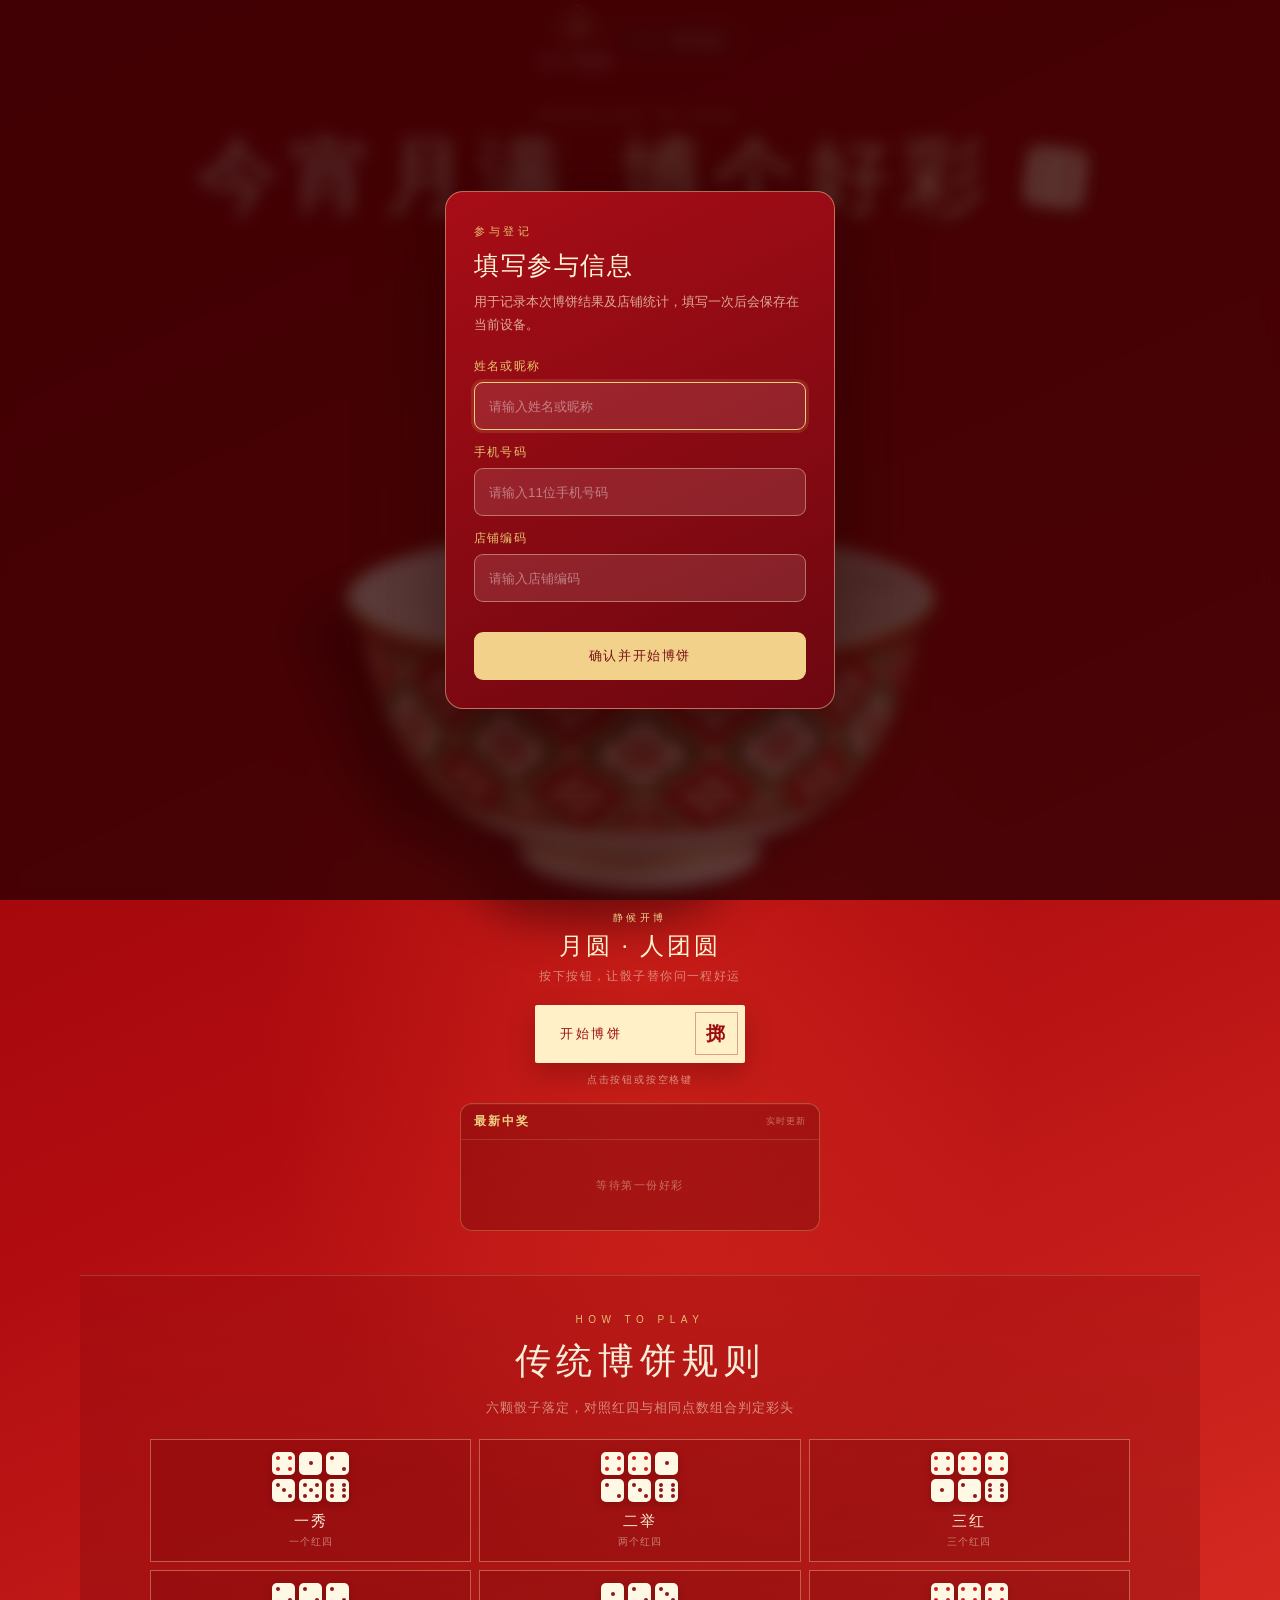
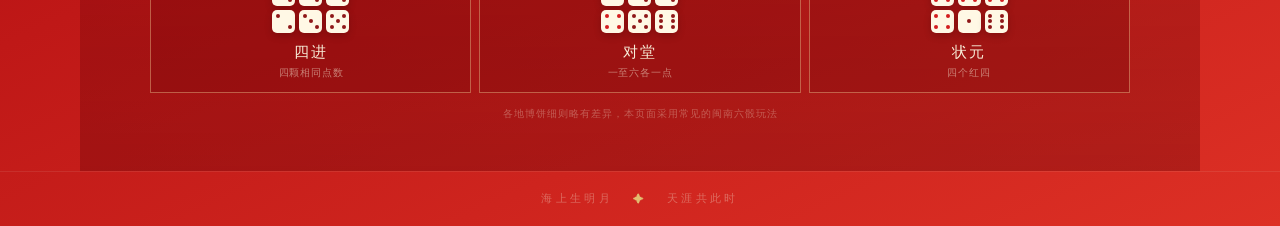
==== commit d25e48f1: "Add required phone number to participant records" ====
--- a/index.html
+++ b/index.html
@@ -7,7 +7,7 @@
   <meta name="description" content="六颗骰子落玉盘，来博一个中秋好彩头。">
   <title>月下博饼｜中秋好运一掷</title>
   <link rel="preload" href="./dice-flip-trimmed.mp3?v=20260916-18" as="audio" type="audio/mpeg">
-  <link rel="stylesheet" href="./styles.css?v=20260917-21">
+  <link rel="stylesheet" href="./styles.css?v=20260921-25">
 </head>
 <body>
 <main>
@@ -40,12 +40,14 @@
     <p>用于记录本次博饼结果及店铺统计，填写一次后会保存在当前设备。</p>
     <label for="nickname">姓名或昵称</label>
     <input id="nickname" name="nickname" maxlength="30" autocomplete="name" placeholder="请输入姓名或昵称" required>
+    <label for="phone">手机号码</label>
+    <input id="phone" name="phone" type="tel" inputmode="numeric" autocomplete="tel" maxlength="11" pattern="1[3-9][0-9]{9}" placeholder="请输入11位手机号码" required>
     <label for="shop-code">店铺编码</label>
     <input id="shop-code" name="shop_code" maxlength="30" autocomplete="off" autocapitalize="characters" placeholder="请输入店铺编码" required>
     <button type="submit">确认并开始博饼</button>
   </form>
 </div>
 <div class="record-toast" id="record-toast" role="status"></div>
-<script src="./script.js?v=20260917-21"></script>
+<script src="./script.js?v=20260921-25"></script>
 </body>
 </html>
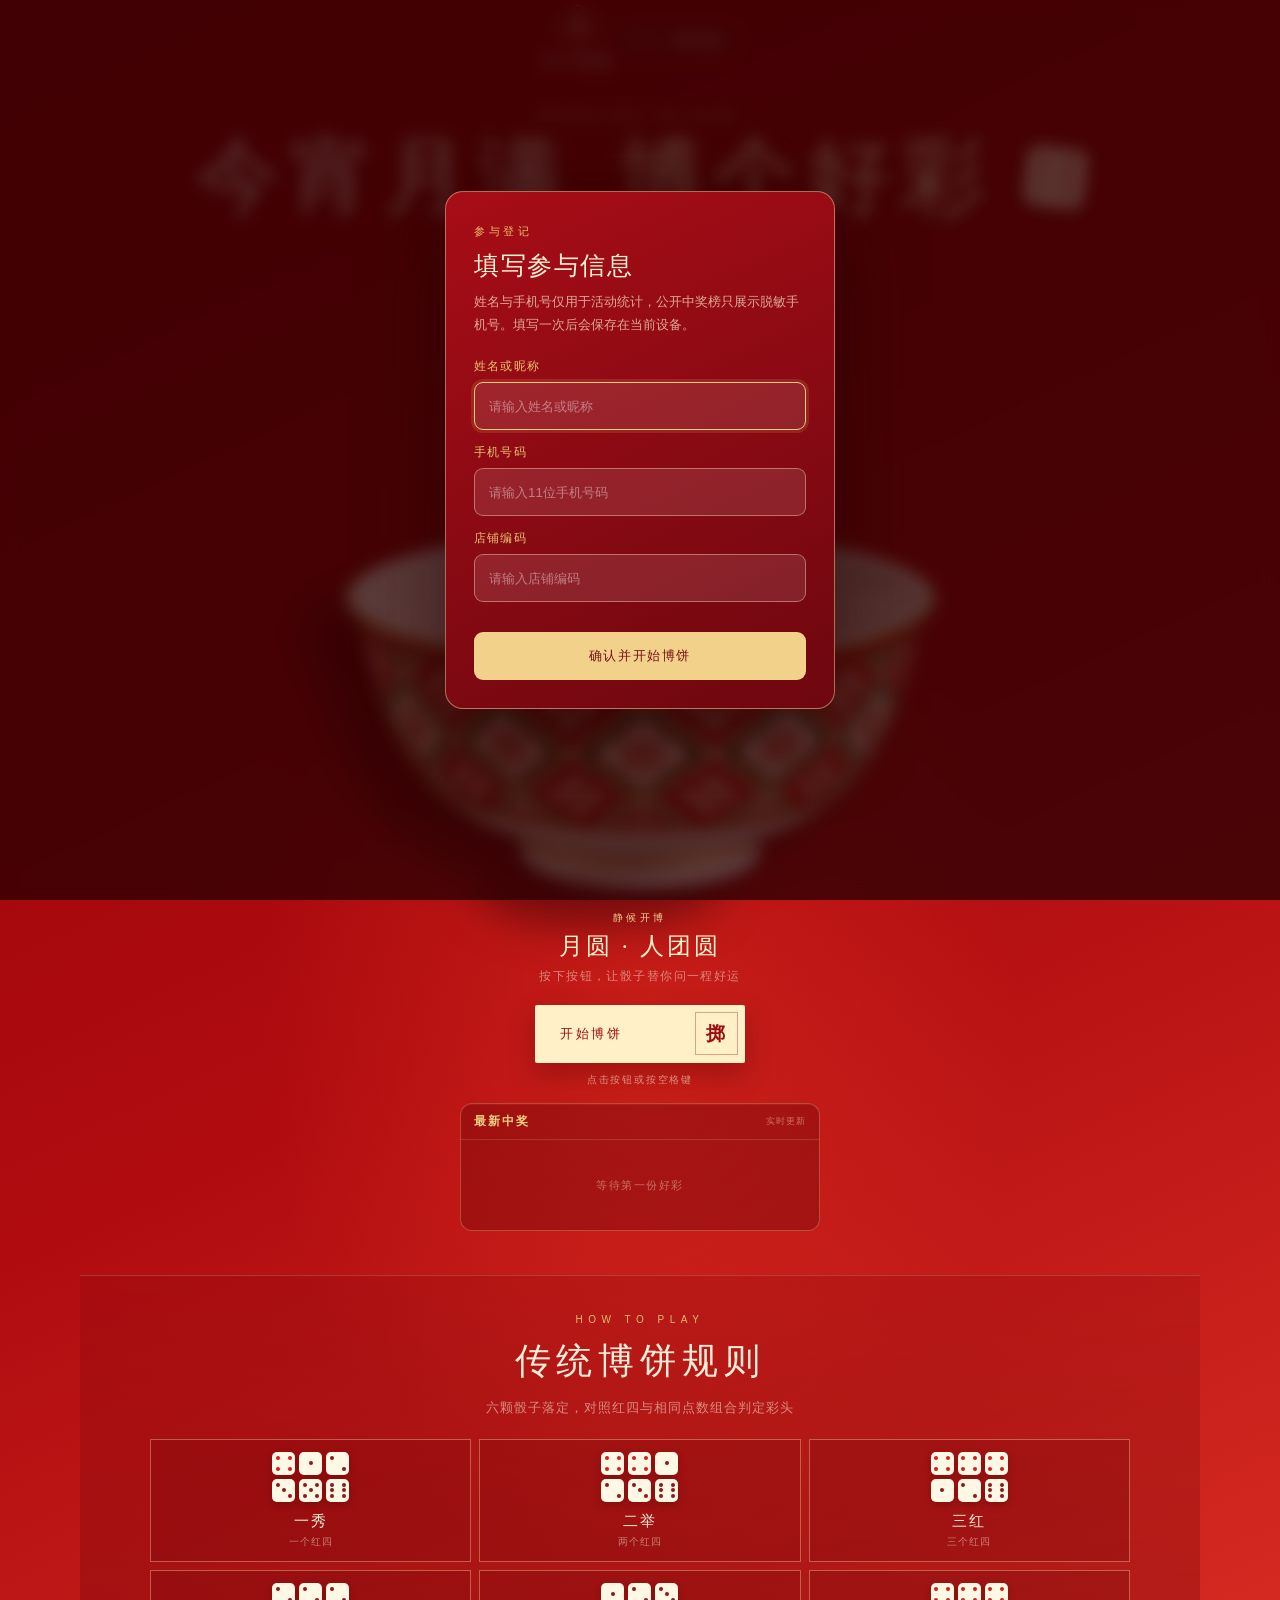
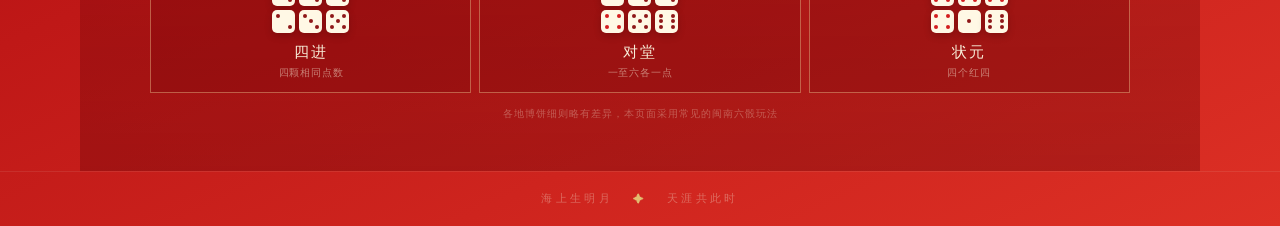
==== commit 1f0b7a7a: "Show masked phone numbers on public winner board" ====
--- a/index.html
+++ b/index.html
@@ -7,7 +7,7 @@
   <meta name="description" content="六颗骰子落玉盘，来博一个中秋好彩头。">
   <title>月下博饼｜中秋好运一掷</title>
   <link rel="preload" href="./dice-flip-trimmed.mp3?v=20260916-18" as="audio" type="audio/mpeg">
-  <link rel="stylesheet" href="./styles.css?v=20260921-25">
+  <link rel="stylesheet" href="./styles.css?v=20260921-26">
 </head>
 <body>
 <main>
@@ -37,7 +37,7 @@
   <form class="name-card" id="name-form">
     <span class="name-kicker">参与登记</span>
     <h2 id="name-title">填写参与信息</h2>
-    <p>用于记录本次博饼结果及店铺统计，填写一次后会保存在当前设备。</p>
+    <p>姓名与手机号仅用于活动统计，公开中奖榜只展示脱敏手机号。填写一次后会保存在当前设备。</p>
     <label for="nickname">姓名或昵称</label>
     <input id="nickname" name="nickname" maxlength="30" autocomplete="name" placeholder="请输入姓名或昵称" required>
     <label for="phone">手机号码</label>
@@ -48,6 +48,6 @@
   </form>
 </div>
 <div class="record-toast" id="record-toast" role="status"></div>
-<script src="./script.js?v=20260921-25"></script>
+<script src="./script.js?v=20260921-26"></script>
 </body>
 </html>
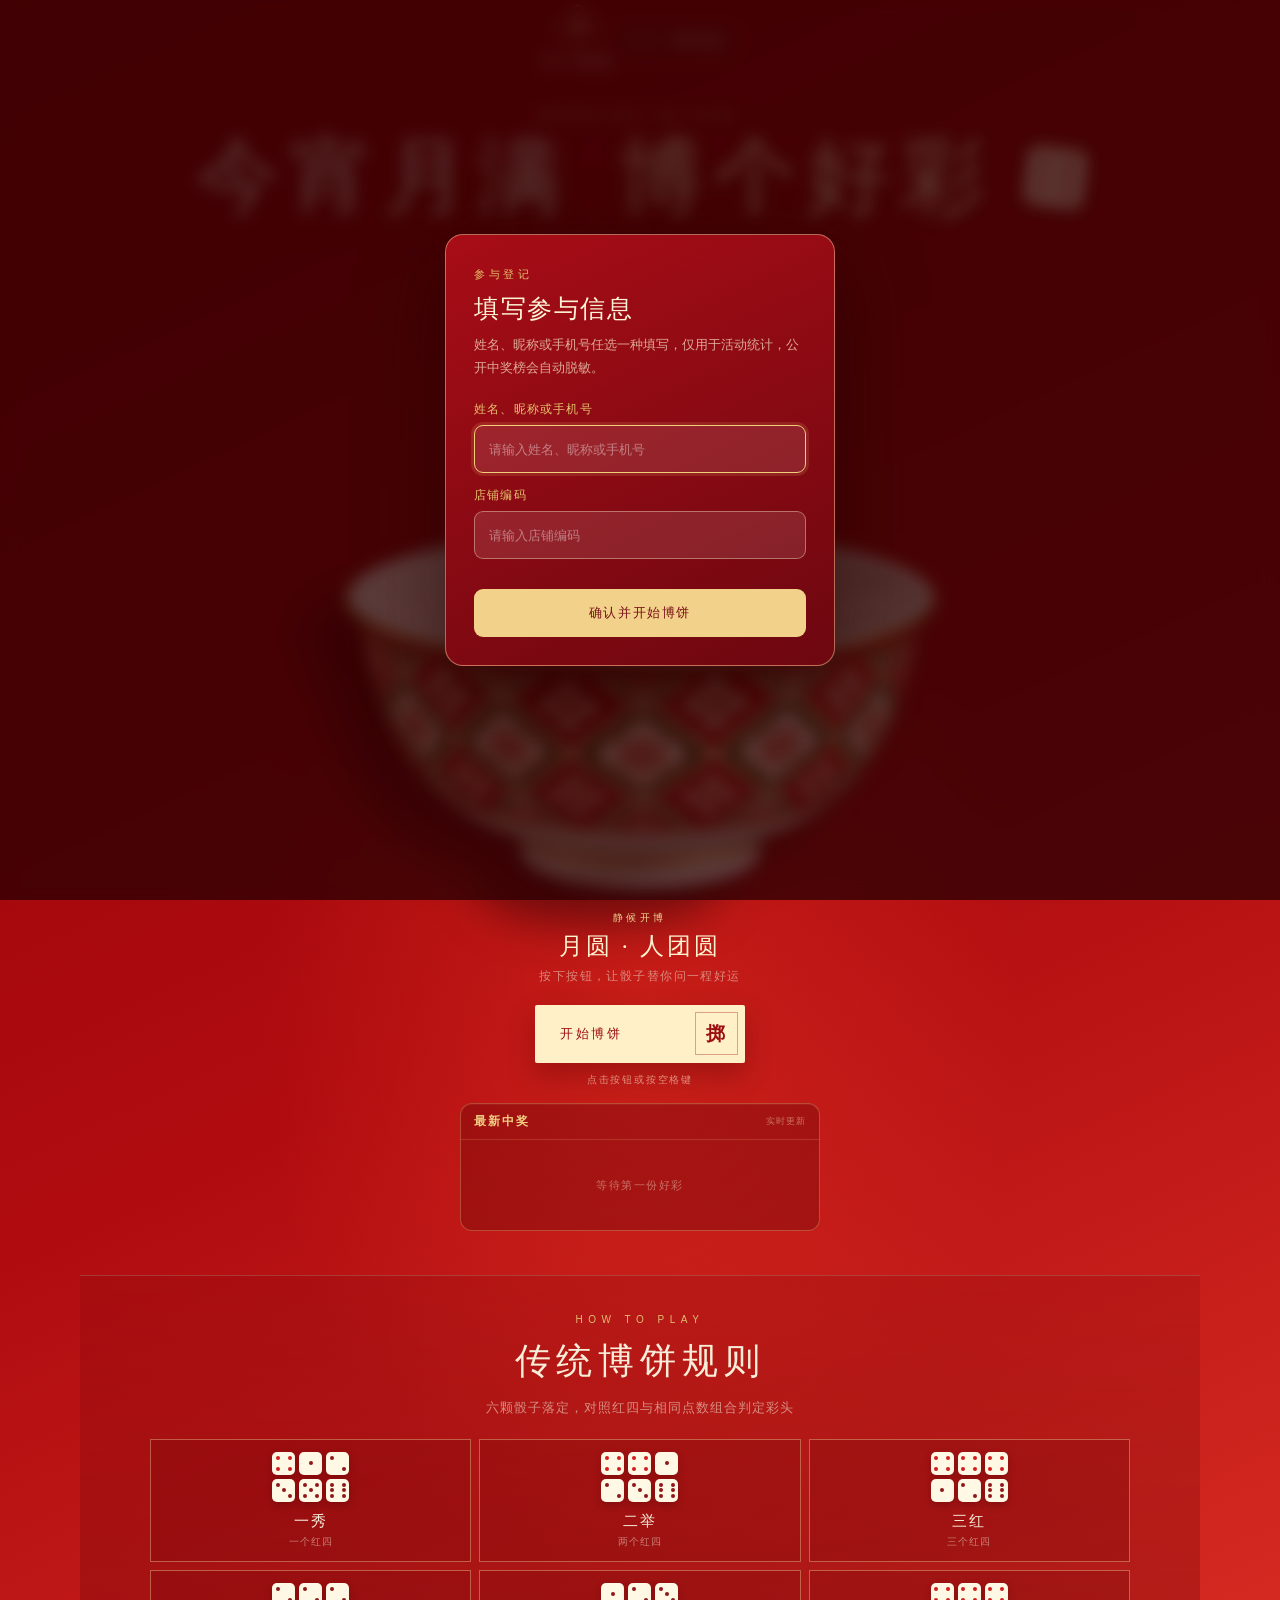
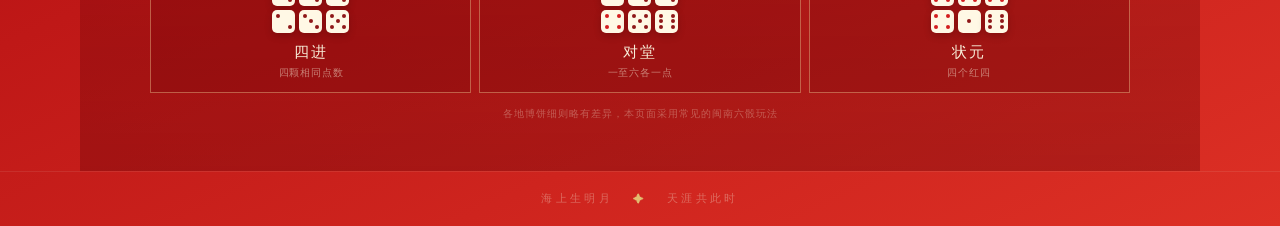
==== commit a3be03b7: "Use one participant field for name nickname or phone" ====
--- a/index.html
+++ b/index.html
@@ -7,7 +7,7 @@
   <meta name="description" content="六颗骰子落玉盘，来博一个中秋好彩头。">
   <title>月下博饼｜中秋好运一掷</title>
   <link rel="preload" href="./dice-flip-trimmed.mp3?v=20260916-18" as="audio" type="audio/mpeg">
-  <link rel="stylesheet" href="./styles.css?v=20260921-26">
+  <link rel="stylesheet" href="./styles.css?v=20260921-27">
 </head>
 <body>
 <main>
@@ -37,17 +37,15 @@
   <form class="name-card" id="name-form">
     <span class="name-kicker">参与登记</span>
     <h2 id="name-title">填写参与信息</h2>
-    <p>姓名与手机号仅用于活动统计，公开中奖榜只展示脱敏手机号。填写一次后会保存在当前设备。</p>
-    <label for="nickname">姓名或昵称</label>
-    <input id="nickname" name="nickname" maxlength="30" autocomplete="name" placeholder="请输入姓名或昵称" required>
-    <label for="phone">手机号码</label>
-    <input id="phone" name="phone" type="tel" inputmode="numeric" autocomplete="tel" maxlength="11" pattern="1[3-9][0-9]{9}" placeholder="请输入11位手机号码" required>
+    <p>姓名、昵称或手机号任选一种填写，仅用于活动统计，公开中奖榜会自动脱敏。</p>
+    <label for="nickname">姓名、昵称或手机号</label>
+    <input id="nickname" name="nickname" maxlength="30" autocomplete="off" placeholder="请输入姓名、昵称或手机号" required>
     <label for="shop-code">店铺编码</label>
     <input id="shop-code" name="shop_code" maxlength="30" autocomplete="off" autocapitalize="characters" placeholder="请输入店铺编码" required>
     <button type="submit">确认并开始博饼</button>
   </form>
 </div>
 <div class="record-toast" id="record-toast" role="status"></div>
-<script src="./script.js?v=20260921-26"></script>
+<script src="./script.js?v=20260921-27"></script>
 </body>
 </html>
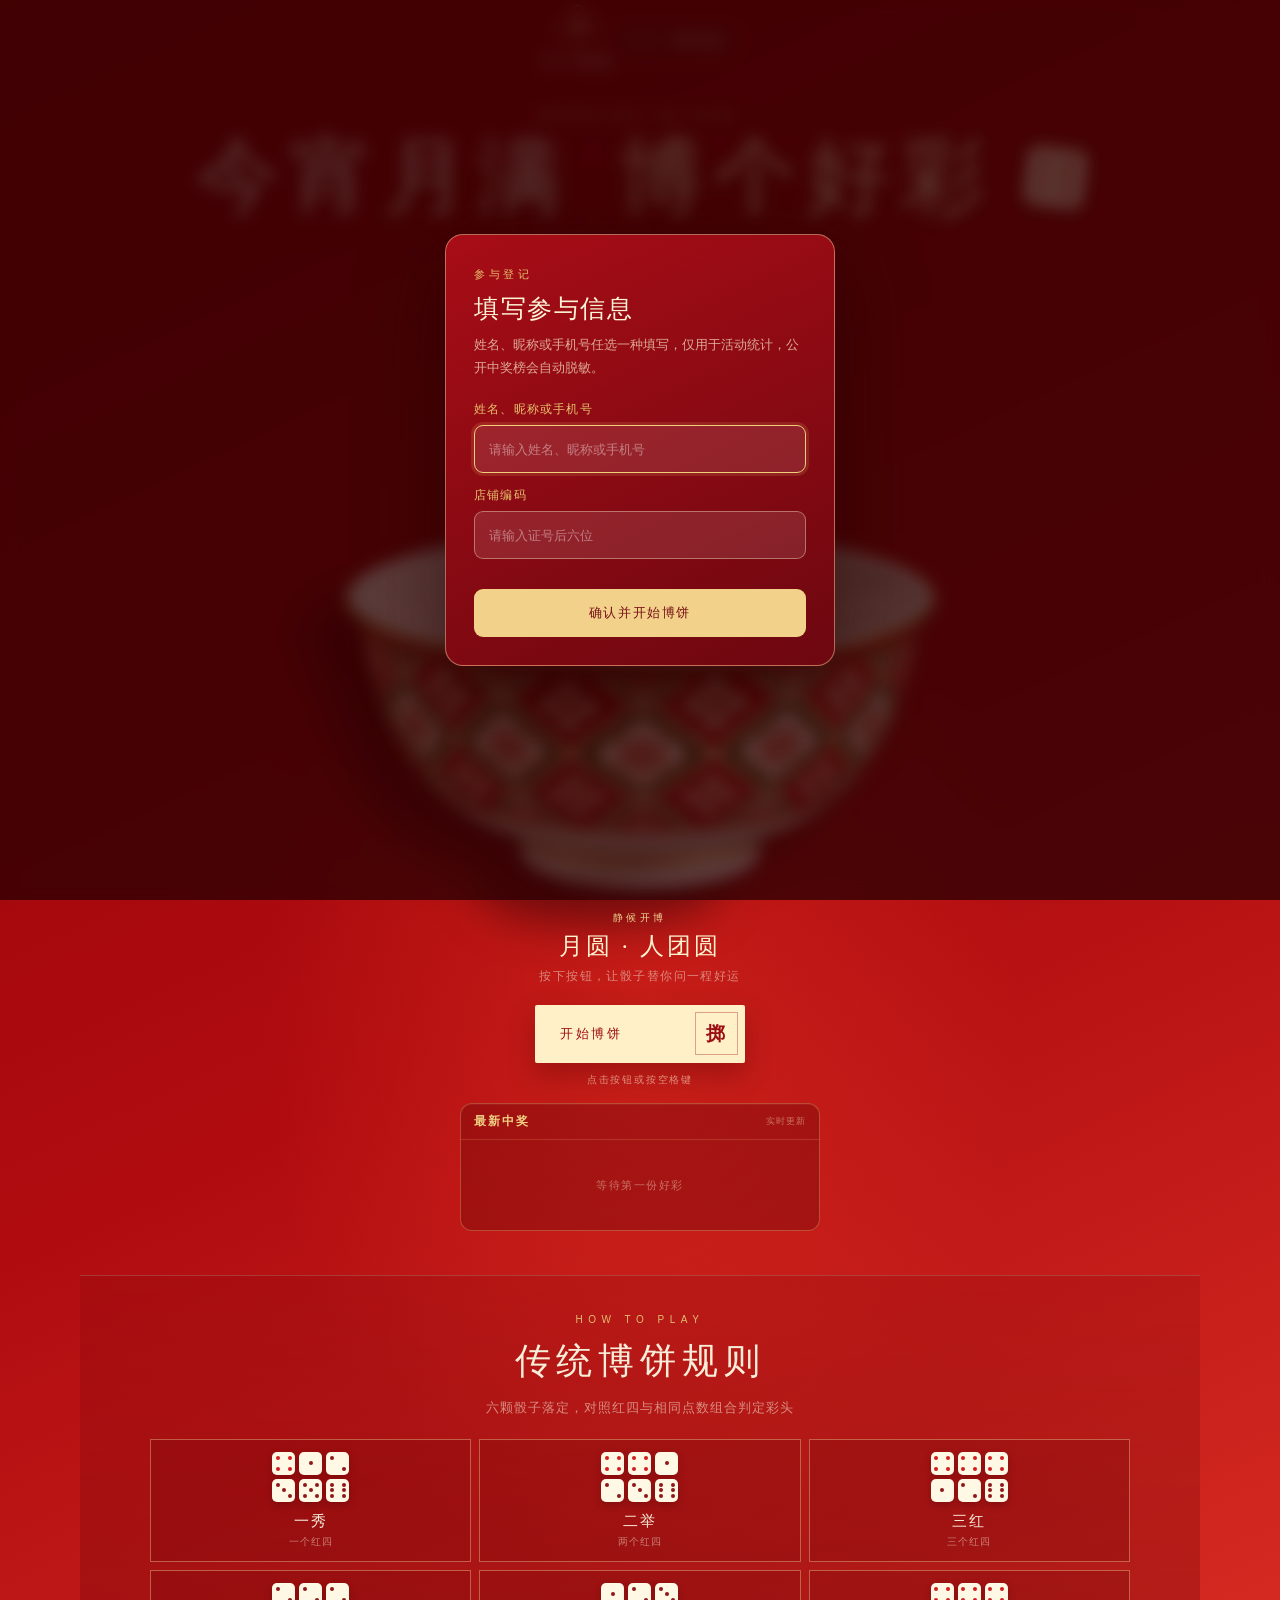
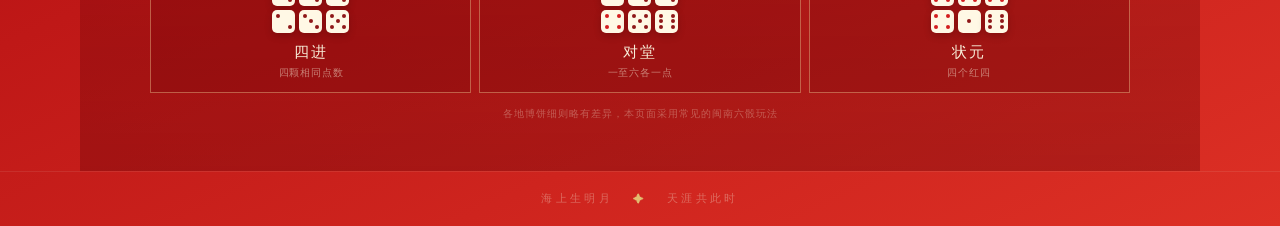
==== commit 8b902135: "Update shop code input hint" ====
--- a/index.html
+++ b/index.html
@@ -7,7 +7,7 @@
   <meta name="description" content="六颗骰子落玉盘，来博一个中秋好彩头。">
   <title>月下博饼｜中秋好运一掷</title>
   <link rel="preload" href="./dice-flip-trimmed.mp3?v=20260916-18" as="audio" type="audio/mpeg">
-  <link rel="stylesheet" href="./styles.css?v=20260921-27">
+  <link rel="stylesheet" href="./styles.css?v=20260922-28">
 </head>
 <body>
 <main>
@@ -41,11 +41,11 @@
     <label for="nickname">姓名、昵称或手机号</label>
     <input id="nickname" name="nickname" maxlength="30" autocomplete="off" placeholder="请输入姓名、昵称或手机号" required>
     <label for="shop-code">店铺编码</label>
-    <input id="shop-code" name="shop_code" maxlength="30" autocomplete="off" autocapitalize="characters" placeholder="请输入店铺编码" required>
+    <input id="shop-code" name="shop_code" maxlength="30" autocomplete="off" autocapitalize="characters" placeholder="请输入证号后六位" required>
     <button type="submit">确认并开始博饼</button>
   </form>
 </div>
 <div class="record-toast" id="record-toast" role="status"></div>
-<script src="./script.js?v=20260921-27"></script>
+<script src="./script.js?v=20260922-28"></script>
 </body>
 </html>
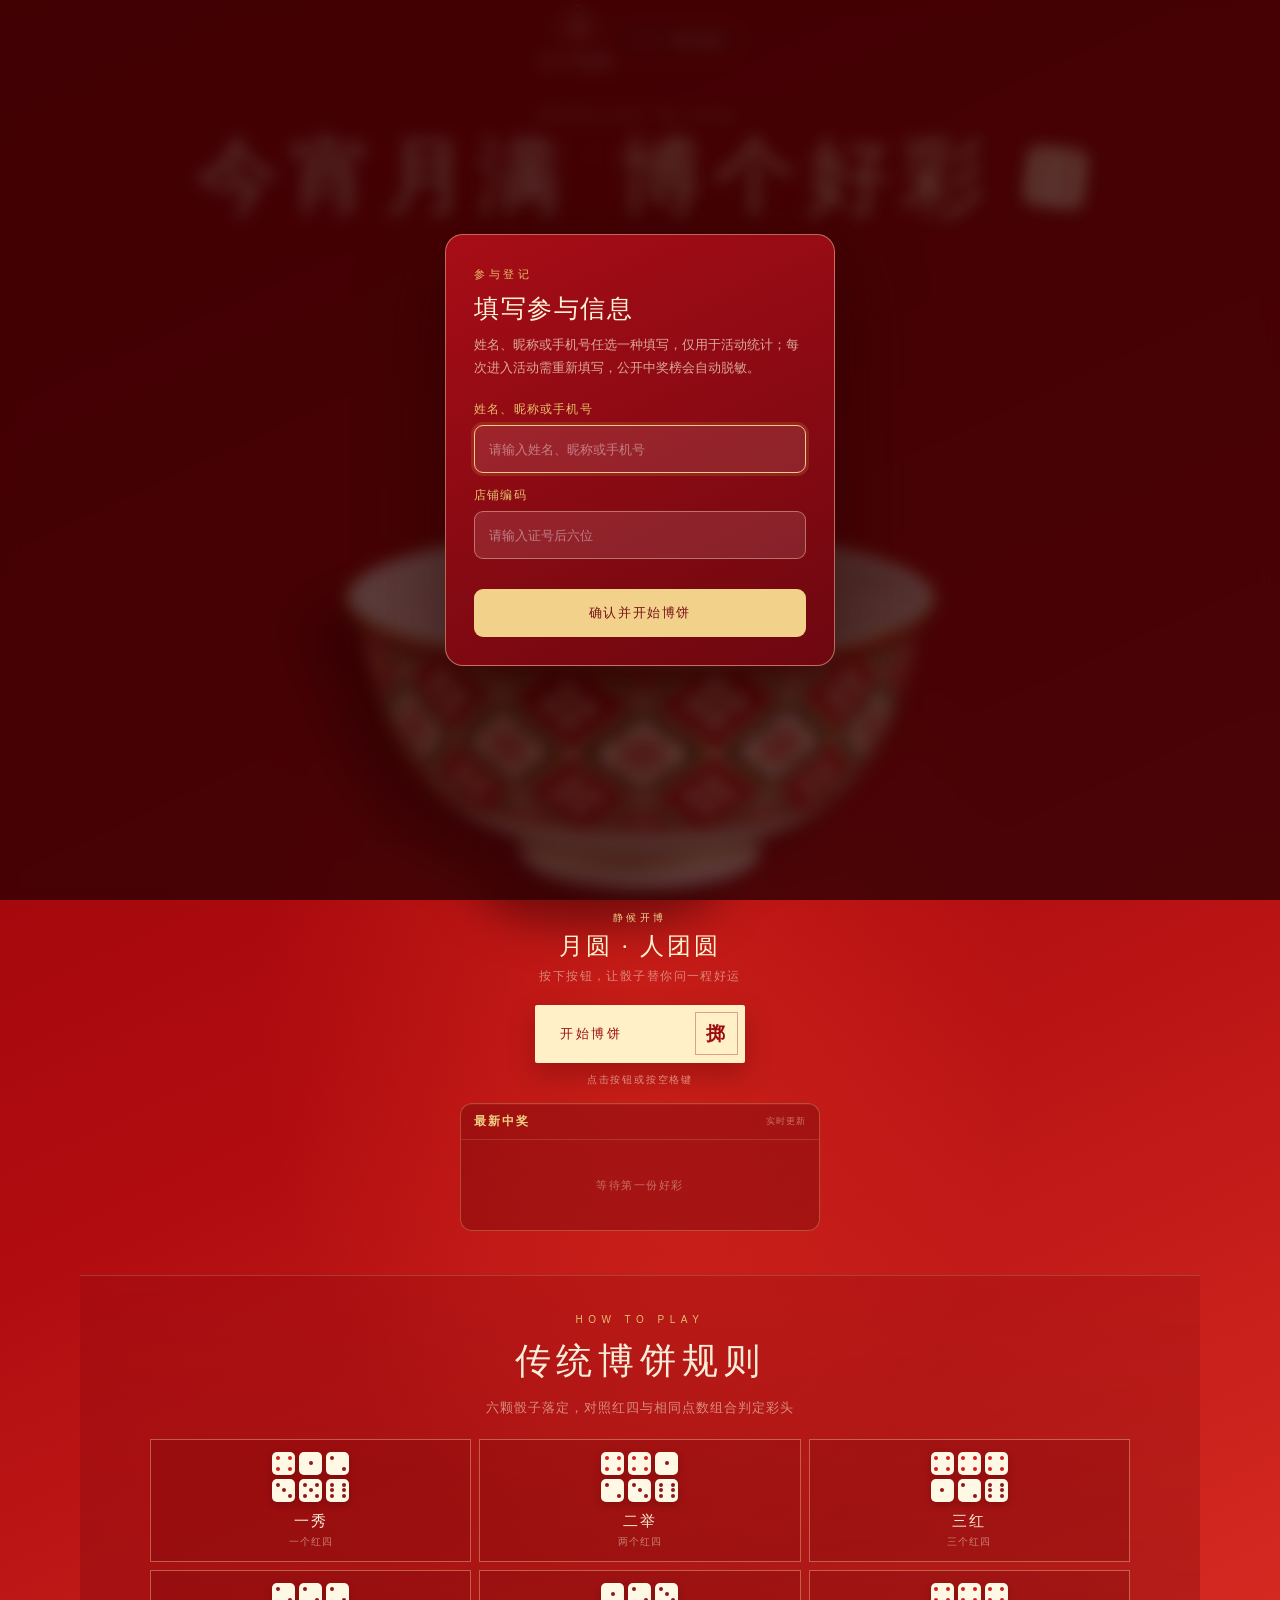
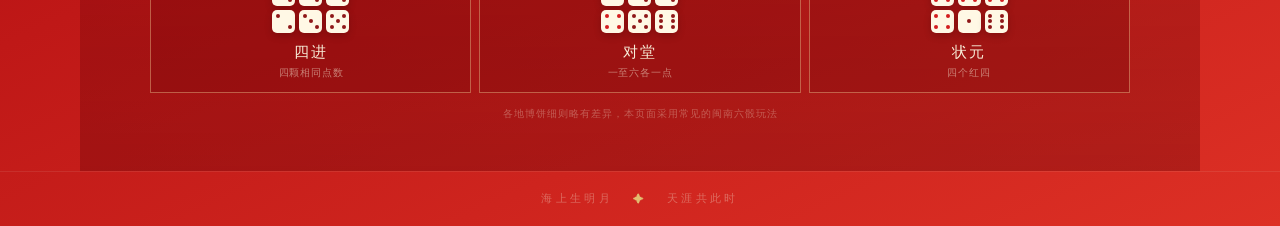
==== commit 966cdec2: "Require participant details on every page visit" ====
--- a/index.html
+++ b/index.html
@@ -7,7 +7,7 @@
   <meta name="description" content="六颗骰子落玉盘，来博一个中秋好彩头。">
   <title>月下博饼｜中秋好运一掷</title>
   <link rel="preload" href="./dice-flip-trimmed.mp3?v=20260916-18" as="audio" type="audio/mpeg">
-  <link rel="stylesheet" href="./styles.css?v=20260922-28">
+  <link rel="stylesheet" href="./styles.css?v=20260922-30">
 </head>
 <body>
 <main>
@@ -37,7 +37,7 @@
   <form class="name-card" id="name-form">
     <span class="name-kicker">参与登记</span>
     <h2 id="name-title">填写参与信息</h2>
-    <p>姓名、昵称或手机号任选一种填写，仅用于活动统计，公开中奖榜会自动脱敏。</p>
+    <p>姓名、昵称或手机号任选一种填写，仅用于活动统计；每次进入活动需重新填写，公开中奖榜会自动脱敏。</p>
     <label for="nickname">姓名、昵称或手机号</label>
     <input id="nickname" name="nickname" maxlength="30" autocomplete="off" placeholder="请输入姓名、昵称或手机号" required>
     <label for="shop-code">店铺编码</label>
@@ -46,6 +46,6 @@
   </form>
 </div>
 <div class="record-toast" id="record-toast" role="status"></div>
-<script src="./script.js?v=20260922-28"></script>
+<script src="./script.js?v=20260922-30"></script>
 </body>
 </html>
